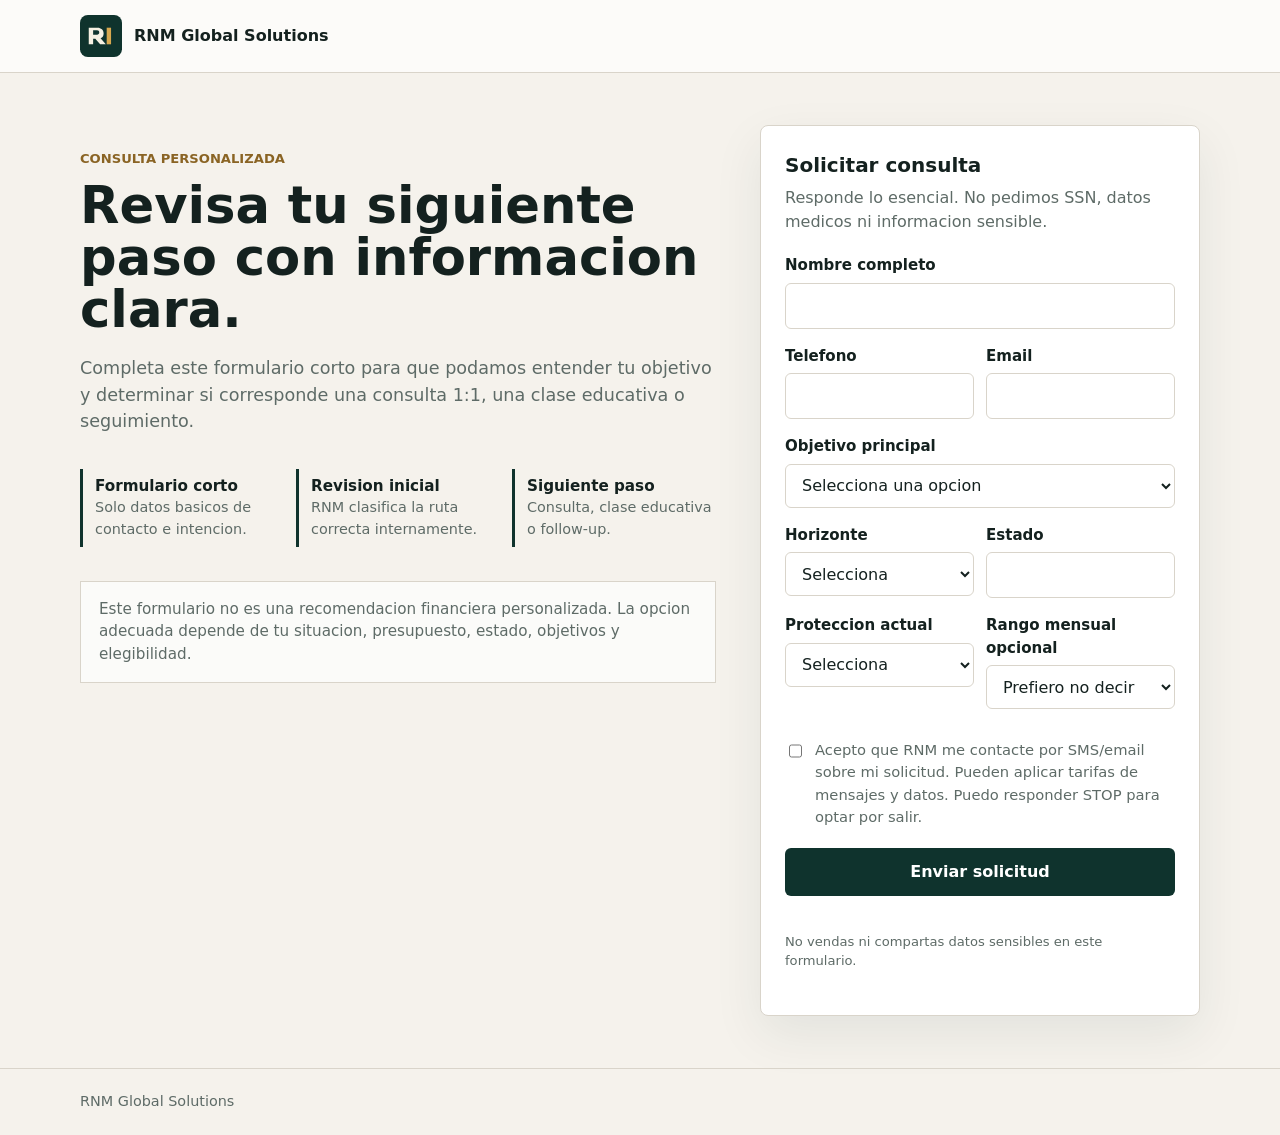
==== docs/examples/rnm-funnels/consultation/index.html @ 5e038185 "Master class o 1:1" ====
<!doctype html>
<html lang="es">
  <head>
    <meta charset="utf-8">
    <meta name="viewport" content="width=device-width, initial-scale=1">
    <title>Consulta | RNM Global Solutions</title>
    <meta name="description" content="Solicita una consulta breve con RNM Global Solutions.">
    <link rel="stylesheet" href="../assets/styles.css">
  </head>
  <body>
    <div class="shell">
      <header class="topbar">
        <div class="topbar-inner">
          <a class="brand" href="https://rnmglobalsolutions.com/">
            <img src="../assets/rnm-mark.svg" alt="">
            <span>RNM Global Solutions</span>
          </a>
        </div>
      </header>

      <main class="page">
        <section class="intro" aria-labelledby="page-title">
          <p class="eyebrow">Consulta personalizada</p>
          <h1 id="page-title">Revisa tu siguiente paso con informacion clara.</h1>
          <p class="lede">
            Completa este formulario corto para que podamos entender tu objetivo y
            determinar si corresponde una consulta 1:1, una clase educativa o seguimiento.
          </p>

          <div class="proof" aria-label="Resumen del proceso">
            <div class="proof-item">
              <strong>Formulario corto</strong>
              <span>Solo datos basicos de contacto e intencion.</span>
            </div>
            <div class="proof-item">
              <strong>Revision inicial</strong>
              <span>RNM clasifica la ruta correcta internamente.</span>
            </div>
            <div class="proof-item">
              <strong>Siguiente paso</strong>
              <span>Consulta, clase educativa o follow-up.</span>
            </div>
          </div>

          <p class="notice">
            Este formulario no es una recomendacion financiera personalizada.
            La opcion adecuada depende de tu situacion, presupuesto, estado,
            objetivos y elegibilidad.
          </p>
        </section>

        <section class="form-panel" aria-labelledby="form-title">
          <h2 id="form-title">Solicitar consulta</h2>
          <p>Responde lo esencial. No pedimos SSN, datos medicos ni informacion sensible.</p>

          <form data-consultation-form>
            <input type="hidden" name="campaignId" value="web-consultation">
            <input type="hidden" name="funnelType" value="financial_education">
            <div class="hidden-field" aria-hidden="true">
              <label for="companyWebsiteConfirm">Company website</label>
              <input id="companyWebsiteConfirm" name="companyWebsiteConfirm" tabindex="-1" autocomplete="off">
            </div>

            <div class="field">
              <label for="customerName">Nombre completo</label>
              <input id="customerName" name="customerName" autocomplete="name" required>
            </div>

            <div class="grid-2">
              <div class="field">
                <label for="customerPhoneNumber">Telefono</label>
                <input id="customerPhoneNumber" name="customerPhoneNumber" autocomplete="tel">
              </div>
              <div class="field">
                <label for="customerEmail">Email</label>
                <input id="customerEmail" name="customerEmail" type="email" autocomplete="email">
              </div>
            </div>

            <div class="field">
              <label for="primaryGoal">Objetivo principal</label>
              <select id="primaryGoal" name="primaryGoal" required>
                <option value="">Selecciona una opcion</option>
                <option value="family_protection">Proteccion para mi familia</option>
                <option value="life_insurance">Seguro de vida</option>
                <option value="retirement_planning">Planificacion a largo plazo</option>
                <option value="business_opportunity">Explorar oportunidad de negocio</option>
                <option value="not_sure">No estoy seguro</option>
              </select>
            </div>

            <div class="grid-2">
              <div class="field">
                <label for="timeline">Horizonte</label>
                <select id="timeline" name="timeline" required>
                  <option value="">Selecciona</option>
                  <option value="this_week">Esta semana</option>
                  <option value="under_30_days">Proximos 30 dias</option>
                  <option value="30_90_days">1 a 3 meses</option>
                  <option value="learning_only">Solo estoy aprendiendo</option>
                </select>
              </div>
              <div class="field">
                <label for="state">Estado</label>
                <input id="state" name="state" autocomplete="address-level1" maxlength="32" required>
              </div>
            </div>

            <div class="grid-2">
              <div class="field">
                <label for="currentProtection">Proteccion actual</label>
                <select id="currentProtection" name="currentProtection">
                  <option value="">Selecciona</option>
                  <option value="none">No tengo</option>
                  <option value="employer_only">Solo por mi trabajo</option>
                  <option value="personal_policy">Tengo una poliza personal</option>
                  <option value="not_sure">No estoy seguro</option>
                </select>
              </div>
              <div class="field">
                <label for="monthlyRange">Rango mensual opcional</label>
                <select id="monthlyRange" name="monthlyRange">
                  <option value="">Prefiero no decir</option>
                  <option value="under_100">Menos de $100</option>
                  <option value="100_250">$100 a $250</option>
                  <option value="250_500">$250 a $500</option>
                  <option value="500_plus">$500+</option>
                </select>
              </div>
            </div>

            <label class="checkbox">
              <input type="checkbox" name="consent" required>
              <span>Acepto que RNM me contacte por SMS/email sobre mi solicitud. Pueden aplicar tarifas de mensajes y datos. Puedo responder STOP para optar por salir.</span>
            </label>

            <div class="actions">
              <button type="submit" data-default-text>Enviar solicitud</button>
            </div>
            <div class="status" data-status role="status" aria-live="polite"></div>
            <p class="fine-print">No vendas ni compartas datos sensibles en este formulario.</p>
          </form>
        </section>
      </main>

      <footer>
        <div class="footer-inner">RNM Global Solutions</div>
      </footer>
    </div>

    <script src="../config.js"></script>
    <script src="../assets/funnel.js"></script>
  </body>
</html>
---- docs/examples/rnm-funnels/assets/styles.css ----
:root {
  --bg: #f5f2ec;
  --ink: #14211f;
  --muted: #5e6b67;
  --panel: #ffffff;
  --line: #d9d4ca;
  --brand: #0f332d;
  --brand-2: #8a6424;
  --ok: #176845;
  --error: #9d2f2f;
  --focus: #1f6f63;
}

* {
  box-sizing: border-box;
}

body {
  margin: 0;
  background: var(--bg);
  color: var(--ink);
  font-family: Inter, ui-sans-serif, system-ui, -apple-system, BlinkMacSystemFont, "Segoe UI", sans-serif;
  line-height: 1.5;
}

a {
  color: var(--brand);
}

.shell {
  min-height: 100vh;
  display: grid;
  grid-template-rows: auto 1fr auto;
}

.topbar {
  border-bottom: 1px solid var(--line);
  background: rgba(255, 255, 255, 0.72);
}

.topbar-inner,
.page,
.footer-inner {
  width: min(1120px, calc(100% - 32px));
  margin: 0 auto;
}

.topbar-inner {
  min-height: 72px;
  display: flex;
  align-items: center;
  justify-content: space-between;
  gap: 16px;
}

.brand {
  display: inline-flex;
  align-items: center;
  gap: 12px;
  color: var(--ink);
  text-decoration: none;
  font-weight: 700;
}

.brand img {
  width: 42px;
  height: 42px;
}

.eyebrow {
  margin: 0 0 10px;
  color: var(--brand-2);
  font-size: 0.82rem;
  font-weight: 800;
  letter-spacing: 0;
  text-transform: uppercase;
}

.page {
  display: grid;
  grid-template-columns: minmax(0, 1fr) minmax(360px, 440px);
  gap: 44px;
  align-items: start;
  padding: 52px 0;
}

.intro {
  padding-top: 24px;
}

h1 {
  margin: 0;
  max-width: 760px;
  font-size: clamp(2.1rem, 4vw, 4.2rem);
  line-height: 1.02;
  letter-spacing: 0;
}

.lede {
  max-width: 680px;
  margin: 20px 0 0;
  color: var(--muted);
  font-size: 1.1rem;
}

.proof {
  display: grid;
  grid-template-columns: repeat(3, minmax(0, 1fr));
  gap: 12px;
  margin: 34px 0 0;
}

.proof-item {
  border-left: 3px solid var(--brand);
  padding: 6px 0 6px 12px;
}

.proof-item strong {
  display: block;
  font-size: 0.95rem;
}

.proof-item span {
  display: block;
  color: var(--muted);
  font-size: 0.9rem;
}

.notice {
  max-width: 720px;
  margin-top: 34px;
  padding: 16px 18px;
  border: 1px solid var(--line);
  background: rgba(255, 255, 255, 0.68);
  color: var(--muted);
  font-size: 0.95rem;
}

.form-panel {
  background: var(--panel);
  border: 1px solid var(--line);
  border-radius: 8px;
  padding: 24px;
  box-shadow: 0 18px 50px rgba(15, 51, 45, 0.08);
}

.form-panel h2 {
  margin: 0 0 6px;
  font-size: 1.25rem;
  letter-spacing: 0;
}

.form-panel p {
  margin: 0 0 20px;
  color: var(--muted);
}

.field {
  margin-bottom: 16px;
}

.field label,
.choice-label {
  display: block;
  margin-bottom: 6px;
  font-weight: 700;
  font-size: 0.94rem;
}

input,
select {
  width: 100%;
  min-height: 44px;
  border: 1px solid var(--line);
  border-radius: 6px;
  padding: 10px 12px;
  background: #fff;
  color: var(--ink);
  font: inherit;
}

input:focus,
select:focus,
button:focus {
  outline: 3px solid rgba(31, 111, 99, 0.22);
  outline-offset: 2px;
  border-color: var(--focus);
}

.grid-2 {
  display: grid;
  grid-template-columns: repeat(2, minmax(0, 1fr));
  gap: 12px;
}

.checkbox {
  display: flex;
  gap: 10px;
  align-items: flex-start;
  margin: 14px 0;
  color: var(--muted);
  font-size: 0.92rem;
}

.checkbox input {
  width: 18px;
  min-height: 18px;
  margin-top: 3px;
}

.hidden-field {
  display: none;
}

.actions {
  margin-top: 20px;
}

button {
  width: 100%;
  min-height: 48px;
  border: 0;
  border-radius: 6px;
  background: var(--brand);
  color: #fff;
  font: inherit;
  font-weight: 800;
  cursor: pointer;
}

button:disabled {
  cursor: wait;
  opacity: 0.72;
}

.status {
  min-height: 22px;
  margin-top: 14px;
  font-weight: 700;
}

.status.ok {
  color: var(--ok);
}

.status.error {
  color: var(--error);
}

.fine-print {
  margin-top: 18px;
  color: var(--muted);
  font-size: 0.82rem;
}

footer {
  border-top: 1px solid var(--line);
}

.footer-inner {
  padding: 22px 0;
  color: var(--muted);
  font-size: 0.9rem;
}

@media (max-width: 860px) {
  .page {
    grid-template-columns: 1fr;
    padding-top: 30px;
  }

  .intro {
    padding-top: 0;
  }

  .proof {
    grid-template-columns: 1fr;
  }

  .grid-2 {
    grid-template-columns: 1fr;
  }
}
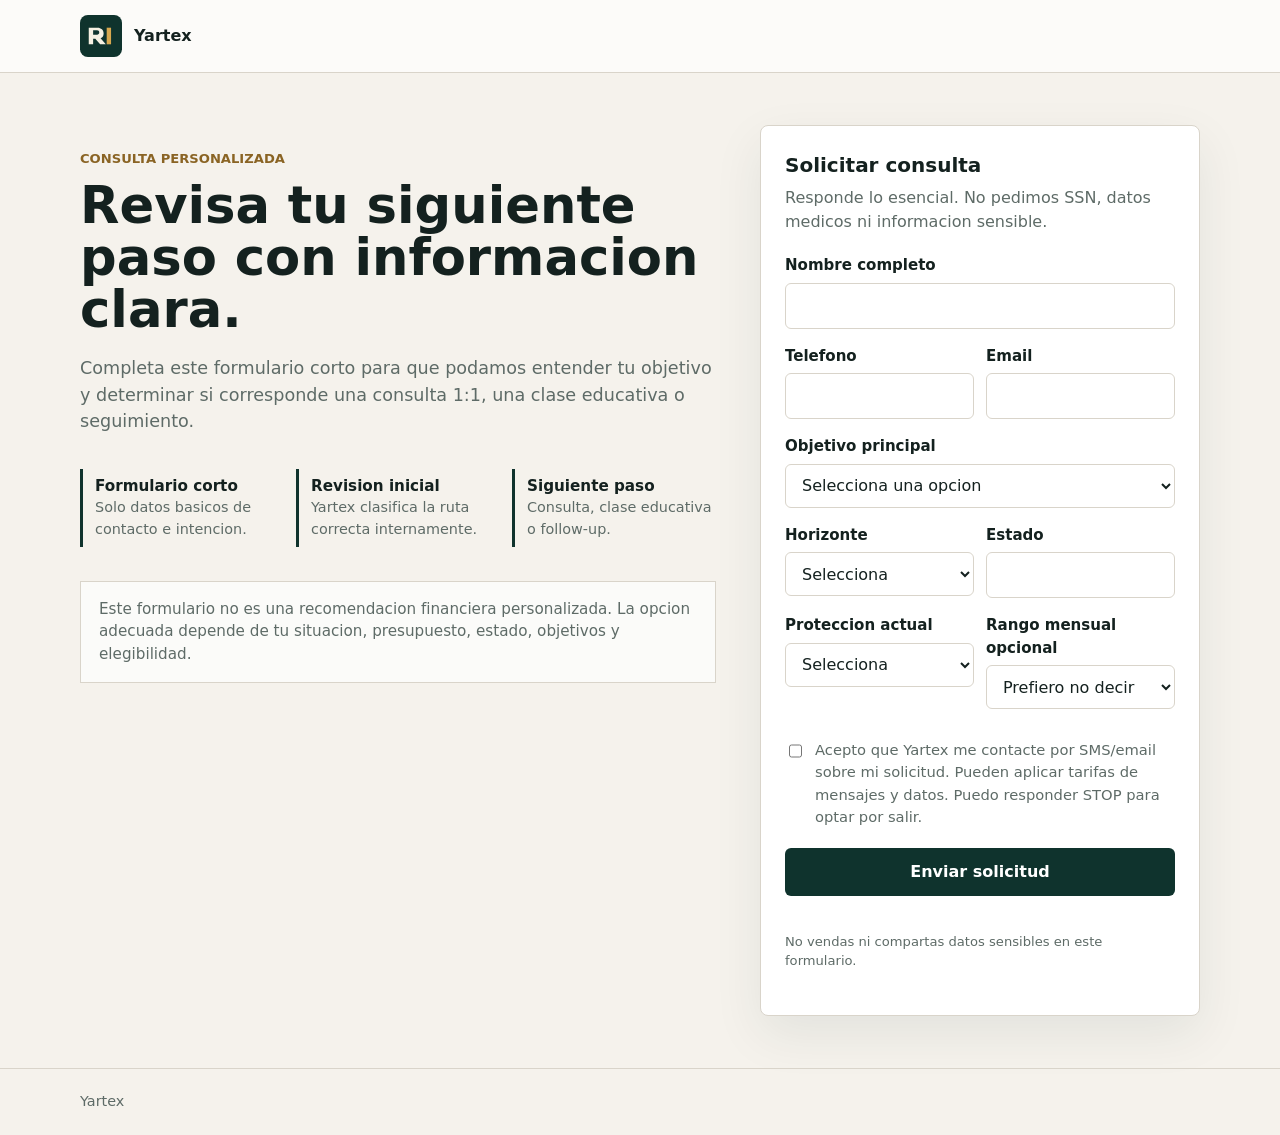
==== commit efa63e56: "Using Yartex instead of rnm-insurance-agents.json" ====
--- a/docs/examples/rnm-funnels/consultation/index.html
+++ b/docs/examples/rnm-funnels/consultation/index.html
@@ -3,8 +3,8 @@
   <head>
     <meta charset="utf-8">
     <meta name="viewport" content="width=device-width, initial-scale=1">
-    <title>Consulta | RNM Global Solutions</title>
-    <meta name="description" content="Solicita una consulta breve con RNM Global Solutions.">
+    <title>Consulta | Yartex</title>
+    <meta name="description" content="Solicita una consulta breve con Yartex.">
     <link rel="stylesheet" href="../assets/styles.css">
   </head>
   <body>
@@ -13,7 +13,7 @@
         <div class="topbar-inner">
           <a class="brand" href="https://rnmglobalsolutions.com/">
             <img src="../assets/rnm-mark.svg" alt="">
-            <span>RNM Global Solutions</span>
+            <span>Yartex</span>
           </a>
         </div>
       </header>
@@ -34,7 +34,7 @@
             </div>
             <div class="proof-item">
               <strong>Revision inicial</strong>
-              <span>RNM clasifica la ruta correcta internamente.</span>
+              <span>Yartex clasifica la ruta correcta internamente.</span>
             </div>
             <div class="proof-item">
               <strong>Siguiente paso</strong>
@@ -131,7 +131,7 @@
 
             <label class="checkbox">
               <input type="checkbox" name="consent" required>
-              <span>Acepto que RNM me contacte por SMS/email sobre mi solicitud. Pueden aplicar tarifas de mensajes y datos. Puedo responder STOP para optar por salir.</span>
+              <span>Acepto que Yartex me contacte por SMS/email sobre mi solicitud. Pueden aplicar tarifas de mensajes y datos. Puedo responder STOP para optar por salir.</span>
             </label>
 
             <div class="actions">
@@ -144,7 +144,7 @@
       </main>
 
       <footer>
-        <div class="footer-inner">RNM Global Solutions</div>
+        <div class="footer-inner">Yartex</div>
       </footer>
     </div>
 
